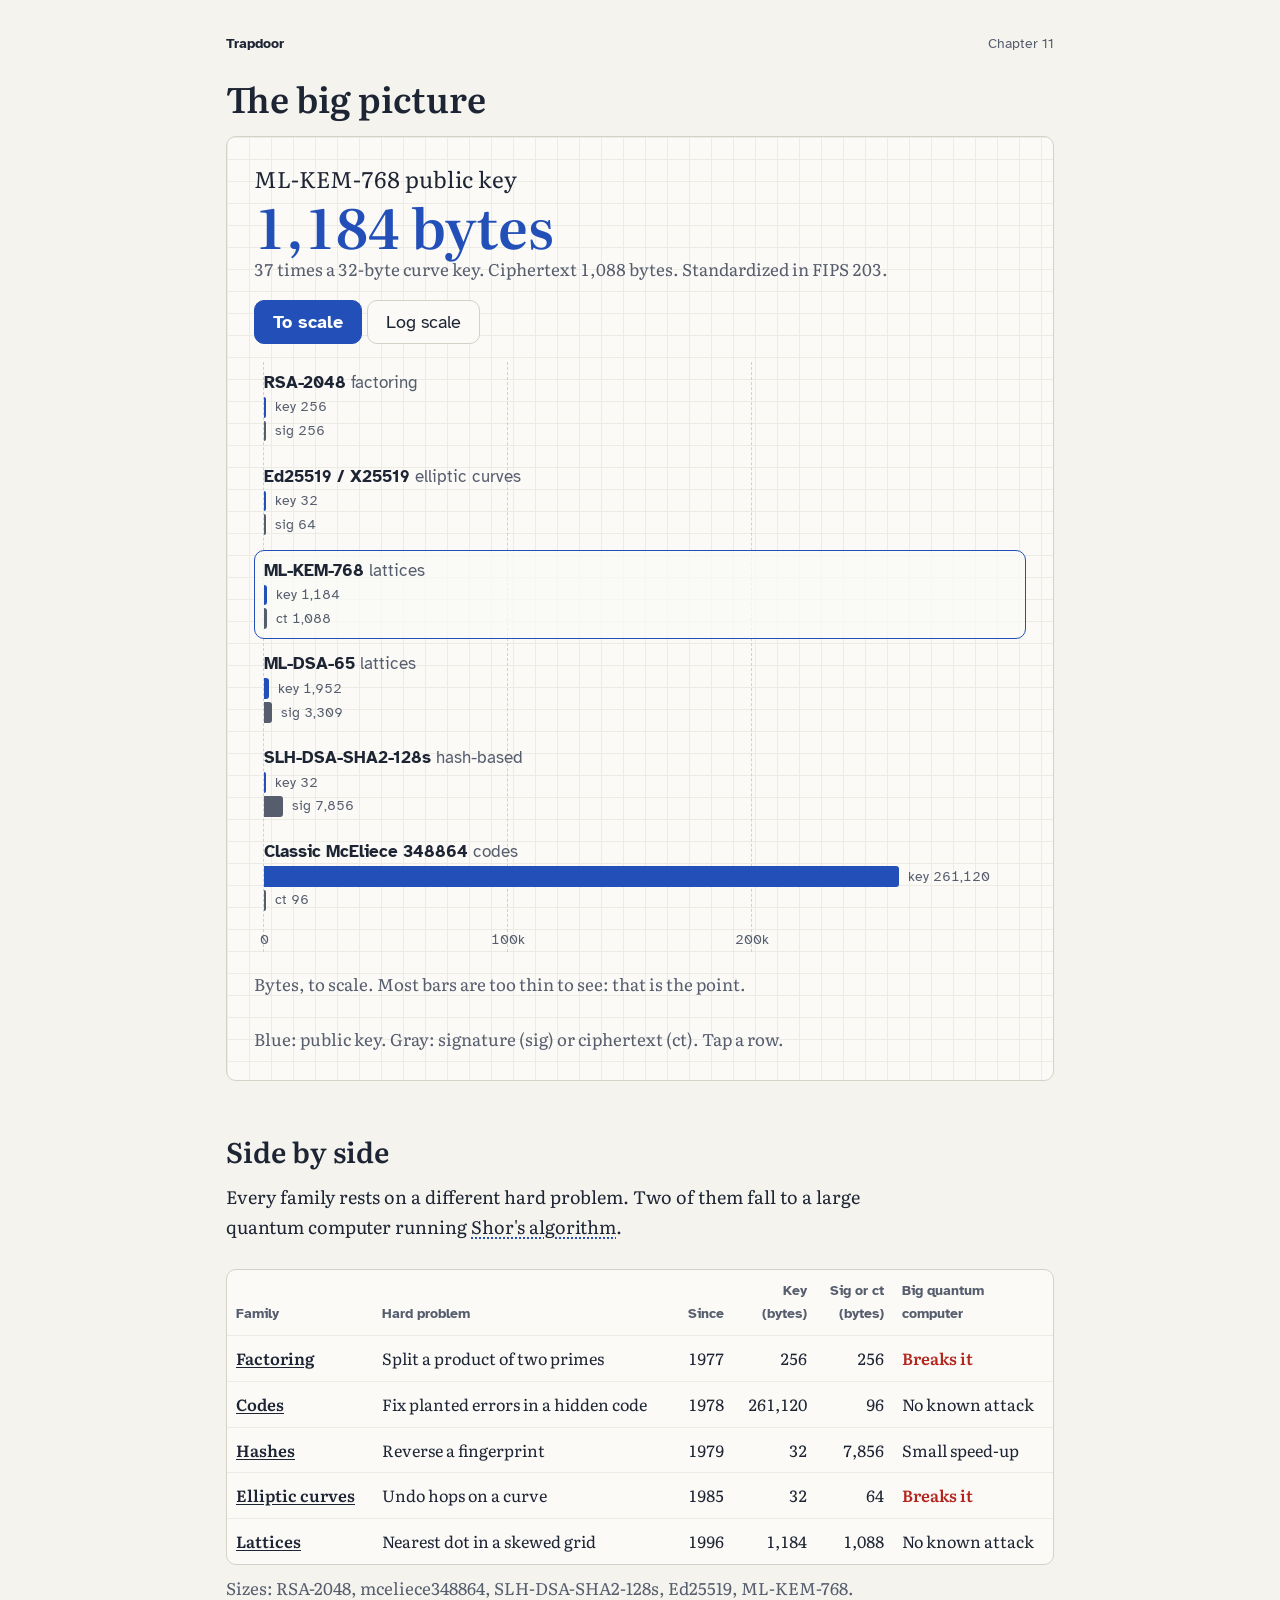
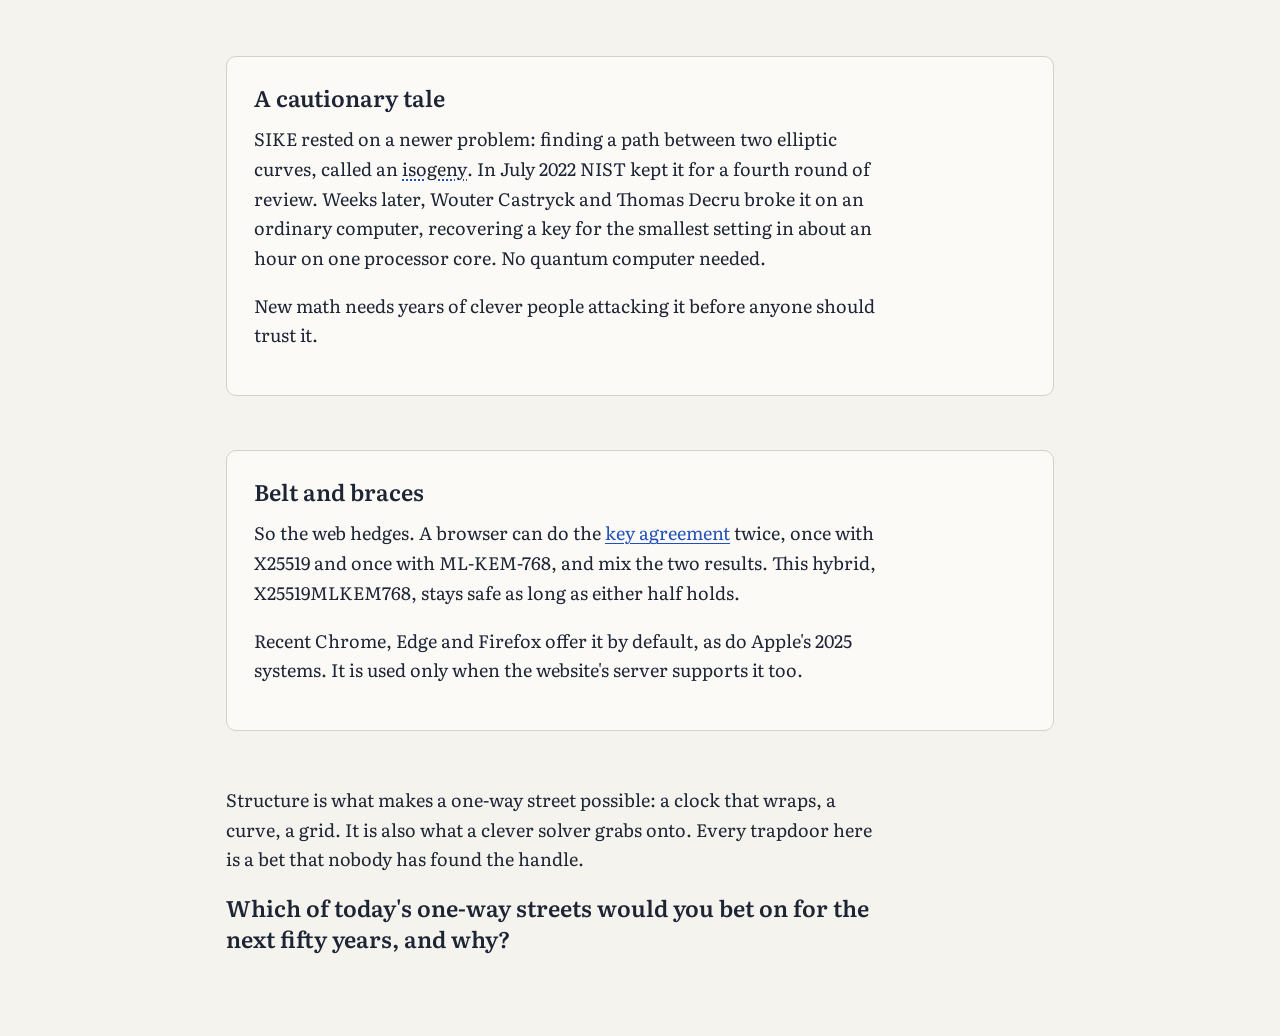
==== chapters/big-picture.html @ f8408a45 "Add chapters 1, 2 and 4 through 11" ====
<!doctype html>
<html lang="en">
<head>
  <meta charset="utf-8">
  <meta name="viewport" content="width=device-width, initial-scale=1">
  <title>The big picture | Trapdoor</title>
  <meta name="description" content="Comparing the families of public-key cryptography side by side: key and signature sizes, the hard problem behind each, and what a large quantum computer would do to it.">
  <meta name="theme-color" content="#f4f3ee">
  <link rel="icon" href="../favicon.svg" type="image/svg+xml">
  <link rel="preconnect" href="https://fonts.googleapis.com">
  <link rel="preconnect" href="https://fonts.gstatic.com" crossorigin>
  <link rel="stylesheet" href="https://fonts.googleapis.com/css2?family=Atkinson+Hyperlegible:wght@400;700&family=Literata:opsz,wght@7..72,400;7..72,600&display=swap">
  <link rel="stylesheet" href="../styles/shared.css">
  <link rel="stylesheet" href="../styles/chapter-big-picture.css">
</head>
<body>
  <header class="site-header">
    <a class="site-name" href="../index.html">Trapdoor</a>
    <span class="chapter-number">Chapter 11</span>
  </header>

  <main class="chapter">
    <h1>The big picture</h1>

    <figure class="widget widget-hero widget-sizes" id="size-chart-widget">
      <div class="widget-panel">
        <div class="sizes-top">
          <p class="readout" aria-live="polite"></p>
          <div class="operation-toggle" role="group" aria-label="Scale">
            <button type="button" data-scale="linear" aria-pressed="true">To scale</button>
            <button type="button" data-scale="log" aria-pressed="false">Log scale</button>
          </div>
        </div>
        <div class="size-chart" role="group" aria-label="Key and signature or ciphertext sizes in bytes. Tap a row for its numbers."></div>
        <p class="size-axis-note"></p>
      </div>
      <figcaption class="size-caption">Blue: public key. Gray: signature (sig) or ciphertext (ct). Tap a row.</figcaption>
    </figure>

    <section class="prose" aria-labelledby="table-heading">
      <h2 id="table-heading">Side by side</h2>
      <p>Every family rests on a different hard problem. Two of them fall to a large quantum computer running <button type="button" class="term" aria-controls="note-shor" aria-expanded="false">Shor's algorithm</button>.</p>
      <aside class="term-note" id="note-shor" hidden>
        <p>Peter Shor showed in 1994 that a quantum computer could find the hidden repeating pattern inside factoring and curve problems, and so solve them quickly. No machine big enough to run it on real key sizes exists yet.</p>
        <p><a href="https://en.wikipedia.org/wiki/Shor%27s_algorithm" target="_blank" rel="noopener">Shor's algorithm on Wikipedia</a></p>
        <button type="button" class="term-note-close">Close</button>
      </aside>
    </section>

    <div class="table-scroll" role="region" aria-labelledby="table-heading" tabindex="0">
      <table class="family-table">
        <thead>
          <tr>
            <th scope="col">Family</th>
            <th scope="col">Hard problem</th>
            <th scope="col" class="numeric">Since</th>
            <th scope="col" class="numeric">Key<br>(bytes)</th>
            <th scope="col" class="numeric">Sig or ct<br>(bytes)</th>
            <th scope="col">Big quantum<br>computer</th>
          </tr>
        </thead>
        <tbody>
          <tr><th scope="row"><a href="two-keys.html">Factoring</a></th><td>Split a product of two primes</td><td class="numeric">1977</td><td class="numeric">256</td><td class="numeric">256</td><td class="verdict-broken">Breaks it</td></tr>
          <tr><th scope="row"><a href="hash-signatures.html">Codes</a></th><td>Fix planted errors in a hidden code</td><td class="numeric">1978</td><td class="numeric">261,120</td><td class="numeric">96</td><td>No known attack</td></tr>
          <tr><th scope="row"><a href="hash-signatures.html">Hashes</a></th><td>Reverse a fingerprint</td><td class="numeric">1979</td><td class="numeric">32</td><td class="numeric">7,856</td><td>Small speed-up</td></tr>
          <tr><th scope="row"><a href="curves.html">Elliptic curves</a></th><td>Undo hops on a curve</td><td class="numeric">1985</td><td class="numeric">32</td><td class="numeric">64</td><td class="verdict-broken">Breaks it</td></tr>
          <tr><th scope="row"><a href="lattices.html">Lattices</a></th><td>Nearest dot in a skewed grid</td><td class="numeric">1996</td><td class="numeric">1,184</td><td class="numeric">1,088</td><td>No known attack</td></tr>
        </tbody>
      </table>
    </div>
    <p class="table-note">Sizes: RSA-2048, mceliece348864, SLH-DSA-SHA2-128s, Ed25519, ML-KEM-768.</p>

    <section class="card" aria-labelledby="sike-heading">
      <h2 id="sike-heading">A cautionary tale</h2>
      <p>SIKE rested on a newer problem: finding a path between two elliptic curves, called an <button type="button" class="term" aria-controls="note-isogeny" aria-expanded="false">isogeny</button>. In July 2022 NIST kept it for a fourth round of review. Weeks later, Wouter Castryck and Thomas Decru broke it on an ordinary computer, recovering a key for the smallest setting in about an hour on one processor core. No quantum computer needed.</p>
      <aside class="term-note" id="note-isogeny" hidden>
        <p>An isogeny is a map from one elliptic curve to another that respects the curves' addition rule. SIKE hid a secret in a long chain of such maps. The 2022 attack used extra public information SIKE handed out to rebuild the chain.</p>
        <p><a href="https://en.wikipedia.org/wiki/Supersingular_isogeny_key_exchange" target="_blank" rel="noopener">Supersingular isogeny key exchange on Wikipedia</a></p>
        <button type="button" class="term-note-close">Close</button>
      </aside>
      <p>New math needs years of clever people attacking it before anyone should trust it.</p>
    </section>

    <section class="card" aria-labelledby="hybrid-heading">
      <h2 id="hybrid-heading">Belt and braces</h2>
      <p>So the web hedges. A browser can do the <a href="shared-secret.html">key agreement</a> twice, once with X25519 and once with ML-KEM-768, and mix the two results. This hybrid, X25519MLKEM768, stays safe as long as either half holds.</p>
      <p>Recent Chrome, Edge and Firefox offer it by default, as do Apple's 2025 systems. It is used only when the website's server supports it too.</p>
    </section>

    <section class="prose closing">
      <p>Structure is what makes a one-way street possible: a clock that wraps, a curve, a grid. It is also what a clever solver grabs onto. Every trapdoor here is a bet that nobody has found the handle.</p>
      <p class="bridge">Which of today's one-way streets would you bet on for the next fifty years, and why?</p>
    </section>
  </main>

  <script src="../scripts/core.js"></script>
  <script src="../scripts/glossary.js"></script>
  <script src="../scripts/widget-big-picture-sizes.js"></script>
</body>
</html>
---- styles/shared.css ----
/*
 * Trapdoor shared styles: a math notebook. Plain paper page, figures drawn on squared paper,
 * one fountain-pen blue for whatever just moved, red pencil only for a challenge target.
 *
 * - Every color is a token below; component rules never use a raw hex.
 * - Light theme only by design (the brief asks for a light notebook).
 * - Type: Literata for prose and numbers, Atkinson Hyperlegible for controls. Scale ratio 1.25.
 */

:root {
  color-scheme: light;

  --bg: #f4f3ee;
  --surface: #fbfaf7;
  --ink: #1d2433;
  --ink-soft: #565d6d;
  --rule: #d4d1c6;
  --grid-line: #ecebe4;
  --accent: #2350b8;
  --accent-soft: #9fb3e3;
  --on-accent: #ffffff;
  --accent-2: #b3261e;
  --ok: #2f7d4a;

  --font-body: "Literata", Georgia, "Times New Roman", serif;
  --font-ui: "Atkinson Hyperlegible", -apple-system, system-ui, sans-serif;

  --t-sm: 0.8rem;
  --t-base: 1rem;
  --t-md: 1.25rem;
  --t-lg: 1.563rem;
  --t-xl: 1.953rem;
  --t-display: 3.052rem;

  --space-1: 0.25rem;
  --space-2: 0.5rem;
  --space-3: 0.75rem;
  --space-4: 1rem;
  --space-6: 1.5rem;
  --space-8: 2rem;
  --space-12: 3rem;

  --radius: 10px;
  --touch: 44px;
  --grid-step: 22px;
}

*, *::before, *::after { box-sizing: border-box; }

html {
  font-size: 106.25%;
  -webkit-text-size-adjust: 100%;
}

@media (min-width: 760px) {
  html { font-size: 112.5%; }
}

body {
  margin: 0;
  background: var(--bg);
  color: var(--ink);
  font-family: var(--font-body);
  font-size: var(--t-base);
  line-height: 1.65;
  font-variant-numeric: lining-nums;
}

:focus-visible {
  outline: 3px solid var(--accent);
  outline-offset: 2px;
}

a { color: var(--accent); text-underline-offset: 0.15em; }

/* ---------- page frame ---------- */

.site-header {
  display: flex;
  justify-content: space-between;
  align-items: baseline;
  max-width: 48rem;
  margin: 0 auto;
  padding: var(--space-4) var(--space-4) 0;
  font-family: var(--font-ui);
  font-size: var(--t-sm);
  color: var(--ink-soft);
}

.site-name {
  color: var(--ink);
  font-weight: 700;
  text-decoration: none;
  padding: var(--space-3) 0;
}

.chapter {
  max-width: 48rem;
  margin: 0 auto;
  padding: 0 var(--space-4) var(--space-12);
}

h1 {
  font-size: var(--t-xl);
  font-weight: 600;
  line-height: 1.15;
  margin: var(--space-2) 0 var(--space-4);
}

h2 {
  font-size: var(--t-lg);
  font-weight: 600;
  line-height: 1.2;
  margin: 0 0 var(--space-3);
}

.prose {
  max-width: 36rem;
  margin: var(--space-12) 0 var(--space-6);
}

.prose p { margin: 0 0 var(--space-4); }

code {
  font-family: ui-monospace, "SF Mono", Menlo, monospace;
  font-size: 0.9em;
}

/* ---------- glossary terms ---------- */

button.term {
  font: inherit;
  color: inherit;
  background: none;
  border: 0;
  padding: 0;
  position: relative;
  cursor: pointer;
  text-decoration: underline dotted var(--accent);
  text-decoration-thickness: 2px;
  text-underline-offset: 0.2em;
}

/* An invisible halo enlarges the tap area to 44px tall without moving the line or the focus ring. */
button.term::before {
  content: "";
  position: absolute;
  inset: -0.6em -0.15em;
}

button.term[aria-expanded="true"] { color: var(--accent); }

.term-note {
  background: var(--surface);
  border: 1px solid var(--rule);
  border-radius: var(--radius);
  padding: var(--space-4) var(--space-4) var(--space-3);
  margin: 0 0 var(--space-4);
  font-size: 0.94rem;
}

.term-note p { margin: 0 0 var(--space-2); }

.term-note-close {
  font-family: var(--font-ui);
  font-size: var(--t-sm);
  min-height: var(--touch);
  padding: 0 var(--space-4);
  border: 1px solid var(--rule);
  border-radius: var(--radius);
  background: var(--bg);
  color: var(--ink);
  cursor: pointer;
}

/* ---------- widget frame: a figure drawn on squared paper ---------- */

.widget {
  margin: var(--space-4) 0 0;
  padding: var(--space-4);
  border: 1px solid var(--rule);
  border-radius: var(--radius);
  background-color: var(--surface);
  background-image:
    linear-gradient(var(--grid-line) 1px, transparent 1px),
    linear-gradient(90deg, var(--grid-line) 1px, transparent 1px);
  background-size: var(--grid-step) var(--grid-step);
  display: grid;
  gap: var(--space-4);
}

.dial {
  display: block;
  width: 100%;
  max-width: 340px;
  margin: 0 auto;
  height: auto;
  aspect-ratio: 1;
}

.widget-panel {
  display: flex;
  flex-direction: column;
  gap: var(--space-4);
  min-width: 0;
}

.widget figcaption { grid-column: 1 / -1; }

/* Phone: keep the hero dial small enough that a control shows on the first screen. */
@media (max-width: 759px) {
  .site-header { padding-top: var(--space-2); }
  h1 { margin: 0 0 var(--space-3); }
  .widget-hero .dial { max-width: 250px; }
  .widget-hero { gap: var(--space-3); }
}

@media (min-width: 760px) {
  .widget {
    grid-template-columns: minmax(0, 23rem) minmax(0, 1fr);
    align-items: center;
    padding: var(--space-6);
    gap: var(--space-6);
  }
  .dial { max-width: 23rem; }
  .widget-hero .dial { max-width: 25rem; }
  .widget-hero { grid-template-columns: minmax(0, 25rem) minmax(0, 1fr); }
}

/* ---------- dial marks (SVG) ---------- */

.dial-ring { fill: none; stroke: var(--rule); stroke-width: 2; }
.dial-tick { fill: var(--ink-soft); }
.dial-label { fill: var(--ink-soft); font-family: var(--font-body); }
.dial-label-landed { fill: var(--accent); font-weight: 600; }
.dial-label-target { fill: var(--accent-2); font-weight: 600; }
.dial-label-start { fill: var(--ink); font-weight: 600; }
.dial-mark-landed { fill: var(--accent); }
.dial-mark-visited { fill: var(--accent-soft); }
.dial-mark-start { fill: var(--surface); stroke: var(--accent); stroke-width: 3; }
.dial-mark-target { fill: var(--surface); stroke: var(--accent-2); stroke-width: 4; }
.dial-mark-miss { fill: var(--ink-soft); opacity: 0.5; }
.dial-chord { stroke: var(--accent); stroke-width: 2; opacity: 0.35; }
.dial-chord-latest { stroke-width: 3.5; opacity: 1; }
.dial-arc { fill: none; stroke: var(--accent); stroke-width: 3.5; stroke-linecap: round; }
.dial-arrowhead { fill: var(--accent); }
.dial-hand line { stroke: var(--ink); stroke-width: 4; stroke-linecap: round; }
.dial-hand circle { fill: var(--ink); }

/* ---------- readouts: the payload of each widget ---------- */

.readout {
  margin: 0;
  display: flex;
  flex-direction: column;
  gap: var(--space-1);
  font-variant-numeric: tabular-nums;
}

.readout-lead { font-size: var(--t-md); line-height: 1.3; }

.readout-big {
  font-size: var(--t-display);
  font-weight: 600;
  line-height: 1;
  color: var(--accent);
}

.readout-target { color: var(--accent-2); }

.readout-detail {
  color: var(--ink-soft);
  font-size: 0.94rem;
  line-height: 1.45;
}

/* ---------- controls ---------- */

.widget-controls {
  display: flex;
  flex-wrap: wrap;
  gap: var(--space-4) var(--space-6);
}

.stepper { display: flex; flex-direction: column; gap: var(--space-1); }

.stepper-label, .group-label, .guess-form label, .forward-demo label {
  font-family: var(--font-ui);
  font-size: var(--t-sm);
  color: var(--ink-soft);
}

.stepper-row, .guess-row { display: flex; gap: var(--space-1); }

.stepper-button,
.stepper-input,
.guess-row input,
.forward-input,
.action-row button,
.guess-row button,
.operation-toggle button,
.prime-buttons button {
  min-height: var(--touch);
  font-family: var(--font-ui);
  font-size: var(--t-base);
  color: var(--ink);
  background: var(--surface);
  border: 1px solid var(--rule);
  border-radius: var(--radius);
}

.stepper-button {
  min-width: var(--touch);
  font-size: var(--t-md);
  line-height: 1;
  cursor: pointer;
}

.stepper-input, .guess-row input {
  width: 5.5rem;
  text-align: center;
  font-variant-numeric: tabular-nums;
  -moz-appearance: textfield;
}

.stepper-input::-webkit-inner-spin-button,
.stepper-input::-webkit-outer-spin-button,
.guess-row input::-webkit-inner-spin-button,
.guess-row input::-webkit-outer-spin-button { -webkit-appearance: none; margin: 0; }

.stepper-slider {
  width: 100%;
  min-width: 12rem;
  height: var(--touch);
  margin: 0;
  accent-color: var(--accent);
}

button { cursor: pointer; }
button:disabled { cursor: default; opacity: 0.45; }

.action-row { display: flex; flex-wrap: wrap; gap: var(--space-2); }
.action-row button, .guess-row button { padding: 0 var(--space-4); }

.button-primary,
.operation-toggle button[aria-pressed="true"],
.prime-buttons button[aria-pressed="true"] {
  background: var(--accent);
  border-color: var(--accent);
  color: var(--on-accent);
  font-weight: 700;
}

.action-row .button-primary, .guess-row .button-primary { background: var(--accent); color: var(--on-accent); }

.operation-toggle { display: flex; gap: var(--space-1); }
.operation-toggle button { padding: 0 var(--space-6); }

.prime-picker { display: flex; flex-direction: column; gap: var(--space-1); }
.prime-buttons { display: flex; flex-wrap: wrap; gap: var(--space-1); }
.prime-buttons button { min-width: var(--touch); font-variant-numeric: tabular-nums; }

/* ---------- hop and try lists ---------- */

.hop-list, .try-list {
  list-style: none;
  margin: 0;
  padding: 0;
  display: flex;
  flex-wrap: wrap;
  gap: var(--space-1) var(--space-2);
  font-variant-numeric: tabular-nums;
}

.hop-list li, .try-list li {
  padding: var(--space-1) var(--space-2);
  border-radius: 6px;
  background: var(--bg);
  border: 1px solid var(--rule);
  font-size: 0.94rem;
  white-space: nowrap;
}

.try-list li.try-hit { border-color: var(--accent); color: var(--accent); font-weight: 600; }

.guess-form { display: flex; flex-direction: column; gap: var(--space-1); }

.tries { margin: 0; font-family: var(--font-ui); color: var(--ink-soft); }
.tries-count { font-family: var(--font-body); font-size: var(--t-lg); font-weight: 600; color: var(--ink); }

/* ---------- forward demo on the 39-digit clock ---------- */

.forward-demo {
  margin: var(--space-4) 0 0;
  padding: var(--space-4);
  border: 1px solid var(--rule);
  border-radius: var(--radius);
  background: var(--surface);
  display: flex;
  flex-direction: column;
  gap: var(--space-2);
}

.forward-input {
  width: 100%;
  padding: 0 var(--space-3);
  font-variant-numeric: tabular-nums;
}

.forward-output {
  margin: 0;
  display: flex;
  flex-direction: column;
  gap: var(--space-1);
  font-variant-numeric: tabular-nums;
}

.forward-landing {
  font-size: var(--t-md);
  font-weight: 600;
  color: var(--accent);
  overflow-wrap: anywhere;
}

.forward-time, .forward-demo figcaption { color: var(--ink-soft); font-size: 0.94rem; }

/* ---------- ending ---------- */

.closing { margin-top: var(--space-12); }

.bridge {
  font-size: var(--t-md);
  font-weight: 600;
  line-height: 1.4;
}

/* ---------- landing page ---------- */

.chapter-list { list-style: none; padding: 0; margin: var(--space-8) 0 0; }

.chapter-list a {
  display: grid;
  grid-template-columns: auto 1fr;
  gap: var(--space-4);
  align-items: center;
  padding: var(--space-4);
  border: 1px solid var(--rule);
  border-radius: var(--radius);
  background: var(--surface);
  color: var(--ink);
  text-decoration: none;
  min-height: var(--touch);
}

.chapter-list svg { width: 4rem; height: 4rem; }
.chapter-list strong { display: block; font-size: var(--t-md); }
.chapter-list span { color: var(--ink-soft); }

@media (prefers-reduced-motion: reduce) {
  *, *::before, *::after { transition: none !important; animation: none !important; scroll-behavior: auto !important; }
}
---- styles/chapter-big-picture.css ----
/*
 * Chapter 11 (big picture) styles, layered on shared.css. Colors come only from tokens.
 *
 * - Size chart: blue bar = public key, gray bar = signature or ciphertext. Bar width is
 *   --bar-fraction percent of the track minus --label-reserve, so the value label always fits.
 * - Tick lines share that formula and an inset equal to the row padding, so they line up.
 * - .card, .table-scroll are repeated from the other late chapters so each page stands alone.
 */

.widget-sizes { --label-reserve: 6.5rem; --row-pad: var(--space-2); }

@media (min-width: 760px) {
  .widget-sizes { grid-template-columns: minmax(0, 1fr); }
}

.sizes-top {
  display: flex;
  flex-wrap: wrap;
  justify-content: space-between;
  align-items: flex-end;
  gap: var(--space-4);
}

.size-chart {
  position: relative;
  display: grid;
  gap: var(--space-1);
}

.size-ticks {
  position: absolute;
  inset: 0 var(--row-pad);
  pointer-events: none;
}

.size-tick {
  position: absolute;
  top: 0;
  bottom: 0;
  left: calc(var(--bar-fraction) * (100% - var(--label-reserve)) / 100);
  border-left: 1px dashed var(--rule);
}

.size-tick-label {
  position: absolute;
  bottom: 0;
  left: 0;
  transform: translateX(-50%);
  font-family: var(--font-ui);
  font-size: var(--t-sm);
  color: var(--ink-soft);
  font-variant-numeric: tabular-nums;
  white-space: nowrap;
}

.size-axis { height: 1.5rem; }

.size-row {
  position: relative;
  display: grid;
  gap: 3px;
  width: 100%;
  min-height: var(--touch);
  padding: var(--space-2) var(--row-pad);
  text-align: left;
  font: inherit;
  color: var(--ink);
  background: transparent;
  border: 1px solid transparent;
  border-radius: var(--radius);
}

.size-row[aria-pressed="true"] { border-color: var(--accent); background: color-mix(in srgb, var(--surface) 80%, transparent); }

.size-name { font-family: var(--font-ui); font-weight: 700; font-size: 0.94rem; line-height: 1.3; }
.size-family { font-weight: 400; color: var(--ink-soft); }

.size-track { display: flex; align-items: center; gap: var(--space-2); height: 1.15rem; }

.size-bar {
  display: block;
  height: 100%;
  width: calc(var(--bar-fraction) * (100% - var(--label-reserve)) / 100);
  min-width: 2px;
  border-radius: 0 3px 3px 0;
  transition: width 0.35s ease;
}

.size-bar-key { background: var(--accent); }
.size-bar-second { background: var(--ink-soft); }

.size-value {
  font-family: var(--font-ui);
  font-size: var(--t-sm);
  color: var(--ink-soft);
  white-space: nowrap;
  font-variant-numeric: tabular-nums;
}

.size-axis-note, .size-caption { margin: 0; color: var(--ink-soft); font-size: 0.94rem; }

.widget-sizes .operation-toggle button { padding: 0 var(--space-4); }

/* ---------- comparison table ---------- */

.table-scroll {
  overflow-x: auto;
  border: 1px solid var(--rule);
  border-radius: var(--radius);
  background: var(--surface);
}

.family-table {
  border-collapse: collapse;
  width: 100%;
  font-size: 0.9rem;
  font-variant-numeric: tabular-nums;
}

.family-table th, .family-table td {
  padding: var(--space-2) var(--space-2);
  text-align: left;
  white-space: nowrap;
  border-bottom: 1px solid var(--grid-line);
}

.family-table thead th {
  font-family: var(--font-ui);
  font-size: var(--t-sm);
  font-weight: 700;
  color: var(--ink-soft);
  vertical-align: bottom;
}

.family-table tbody th { font-weight: 600; }
.family-table tbody th a { color: var(--ink); }
.family-table tbody tr:last-child > * { border-bottom: 0; }
.family-table .numeric { text-align: right; }
.family-table .verdict-broken { color: var(--accent-2); font-weight: 600; }

.table-note { margin: var(--space-2) 0 0; color: var(--ink-soft); font-size: 0.94rem; }

/* ---------- cards ---------- */

.card {
  margin: var(--space-12) 0 var(--space-6);
  padding: var(--space-6) var(--space-4) var(--space-4);
  border: 1px solid var(--rule);
  border-radius: var(--radius);
  background: var(--surface);
}

.card h2 { font-size: var(--t-md); }
.card > p { max-width: 36rem; margin: 0 0 var(--space-4); }

@media (min-width: 760px) {
  .card { padding: var(--space-6); }
}
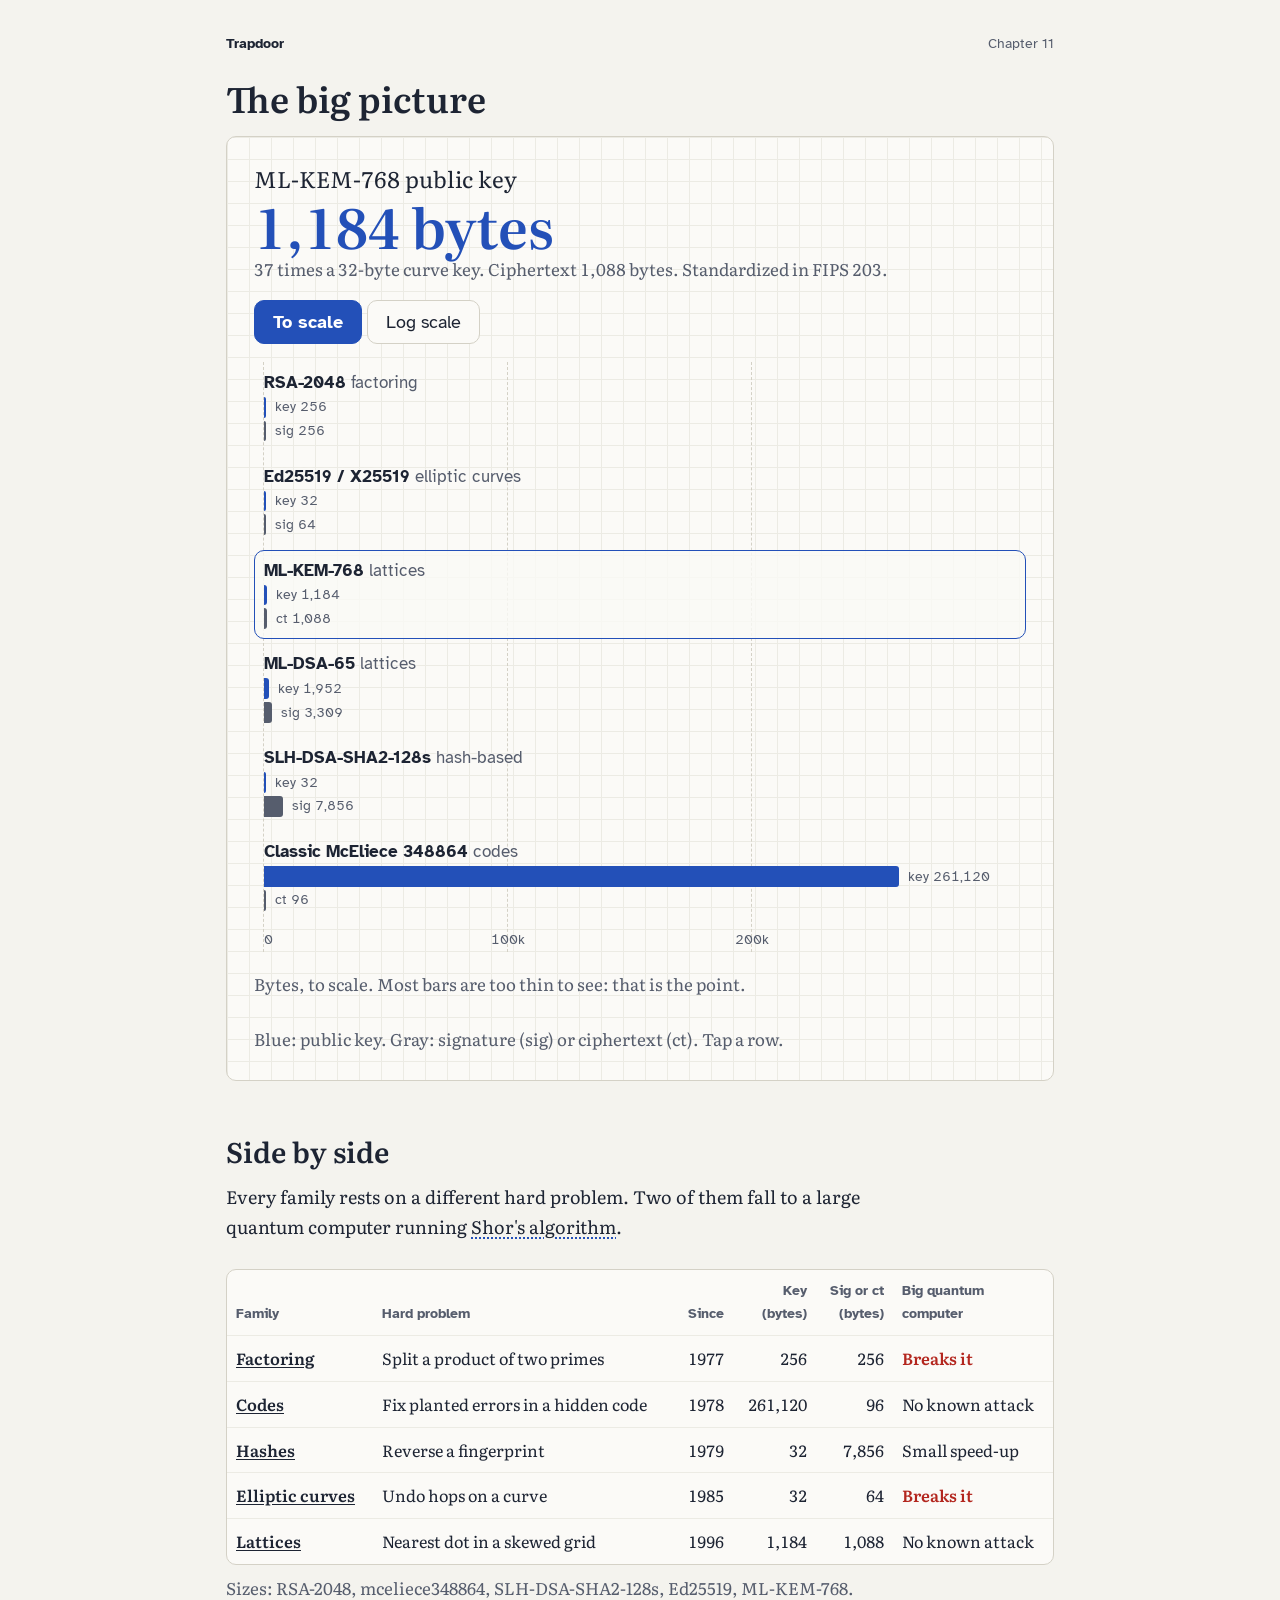
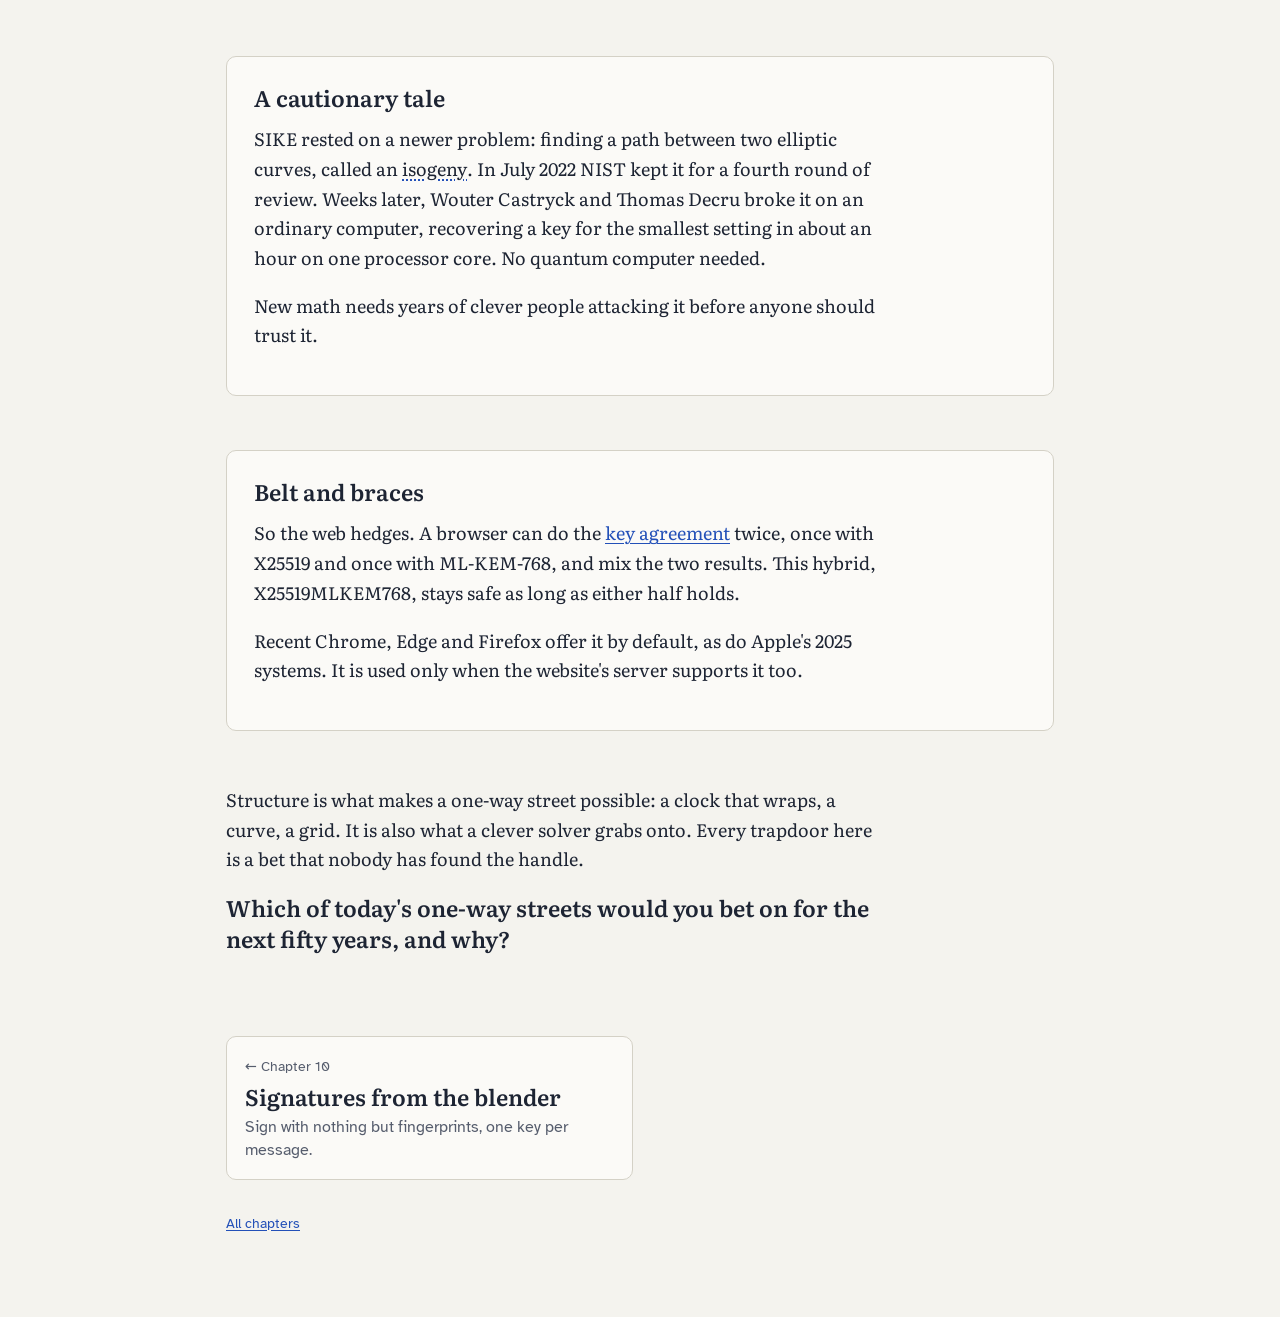
==== commit 6130119d: "Stitch the site together: index map, prev/next nav, shared styles split, share tags, docs" ====
--- a/chapters/big-picture.html
+++ b/chapters/big-picture.html
@@ -3,14 +3,36 @@
 <head>
   <meta charset="utf-8">
   <meta name="viewport" content="width=device-width, initial-scale=1">
-  <title>The big picture | Trapdoor</title>
+  <title>The big picture: post-quantum cryptography compared | Trapdoor</title>
   <meta name="description" content="Comparing the families of public-key cryptography side by side: key and signature sizes, the hard problem behind each, and what a large quantum computer would do to it.">
+  <link rel="canonical" href="https://maninae.github.io/trapdoor/chapters/big-picture.html">
+  <meta property="og:type" content="article">
+  <meta property="og:site_name" content="Trapdoor">
+  <meta property="og:title" content="The big picture: post-quantum cryptography compared">
+  <meta property="og:description" content="Comparing the families of public-key cryptography side by side: key and signature sizes, the hard problem behind each, and what a large quantum computer would do to it.">
+  <meta property="og:url" content="https://maninae.github.io/trapdoor/chapters/big-picture.html">
+  <meta property="og:image" content="https://maninae.github.io/trapdoor/assets/preview.png">
+  <meta property="og:image:width" content="1200">
+  <meta property="og:image:height" content="630">
+  <meta property="og:image:alt" content="Trapdoor: the site name beside the elliptic curve widget from chapter 7, drawn on squared paper.">
+  <meta name="twitter:card" content="summary_large_image">
+  <meta name="twitter:title" content="The big picture: post-quantum cryptography compared">
+  <meta name="twitter:description" content="Comparing the families of public-key cryptography side by side: key and signature sizes, the hard problem behind each, and what a large quantum computer would do to it.">
+  <meta name="twitter:image" content="https://maninae.github.io/trapdoor/assets/preview.png">
   <meta name="theme-color" content="#f4f3ee">
+  <meta name="color-scheme" content="light">
   <link rel="icon" href="../favicon.svg" type="image/svg+xml">
+  <link rel="icon" href="../assets/icons/favicon-32.png" type="image/png" sizes="32x32">
+  <link rel="apple-touch-icon" href="../assets/icons/apple-touch-icon.png">
+  <link rel="manifest" href="../manifest.webmanifest">
   <link rel="preconnect" href="https://fonts.googleapis.com">
   <link rel="preconnect" href="https://fonts.gstatic.com" crossorigin>
   <link rel="stylesheet" href="https://fonts.googleapis.com/css2?family=Atkinson+Hyperlegible:wght@400;700&family=Literata:opsz,wght@7..72,400;7..72,600&display=swap">
-  <link rel="stylesheet" href="../styles/shared.css">
+  <link rel="stylesheet" href="../styles/tokens.css">
+  <link rel="stylesheet" href="../styles/base.css">
+  <link rel="stylesheet" href="../styles/widgets.css">
+  <link rel="stylesheet" href="../styles/controls.css">
+  <link rel="stylesheet" href="../styles/components.css">
   <link rel="stylesheet" href="../styles/chapter-big-picture.css">
 </head>
 <body>
@@ -48,7 +70,7 @@
     </section>
 
     <div class="table-scroll" role="region" aria-labelledby="table-heading" tabindex="0">
-      <table class="family-table">
+      <table class="data-table family-table">
         <thead>
           <tr>
             <th scope="col">Family</th>
@@ -93,8 +115,14 @@
     </section>
   </main>
 
+  <nav class="chapter-nav" aria-label="Chapters">
+    <p class="chapter-nav-all"><a href="../index.html">All chapters</a></p>
+  </nav>
+
   <script src="../scripts/core.js"></script>
   <script src="../scripts/glossary.js"></script>
   <script src="../scripts/widget-big-picture-sizes.js"></script>
+  <script src="../scripts/chapters.js"></script>
+  <script src="../scripts/chapter-nav.js"></script>
 </body>
 </html>
--- a/styles/tokens.css
+++ b/styles/tokens.css
@@ -0,0 +1,55 @@
+/*
+ * Trapdoor design tokens: a math notebook. Plain paper page, figures drawn on squared paper,
+ * one fountain-pen blue for whatever just moved, red pencil only for a challenge target.
+ *
+ * - Every color on the site is a token here; no other sheet uses a raw hex except the
+ *   chapter 4 paint colors, which live with that chapter.
+ * - Light theme only by design.
+ * - Type: Literata for prose and numbers, Atkinson Hyperlegible for controls. Scale ratio 1.25.
+ * - People keep one hue across chapters 4 to 6: Alice teal, Bob violet, Eve (the listener) soft ink.
+ */
+
+:root {
+  color-scheme: light;
+
+  --bg: #f4f3ee;
+  --surface: #fbfaf7;
+  --ink: #1d2433;
+  --ink-soft: #565d6d;
+  --rule: #d4d1c6;
+  --grid-line: #ecebe4;
+  --accent: #2350b8;
+  --accent-soft: #9fb3e3;
+  --on-accent: #ffffff;
+  --accent-2: #b3261e;
+  --ok: #2f7d4a;
+
+  --person-alice: #0f6e66;
+  --person-alice-soft: #e2f0ee;
+  --person-bob: #74389a;
+  --person-bob-soft: #efe6f4;
+  --person-eve: var(--ink-soft);
+
+  --font-body: "Literata", Georgia, "Times New Roman", serif;
+  --font-ui: "Atkinson Hyperlegible", -apple-system, system-ui, sans-serif;
+  --font-mono: ui-monospace, "SF Mono", Menlo, monospace;
+
+  --t-sm: 0.8rem;
+  --t-base: 1rem;
+  --t-md: 1.25rem;
+  --t-lg: 1.563rem;
+  --t-xl: 1.953rem;
+  --t-display: 3.052rem;
+
+  --space-1: 0.25rem;
+  --space-2: 0.5rem;
+  --space-3: 0.75rem;
+  --space-4: 1rem;
+  --space-6: 1.5rem;
+  --space-8: 2rem;
+  --space-12: 3rem;
+
+  --radius: 10px;
+  --touch: 44px;
+  --grid-step: 22px;
+}
--- a/styles/base.css
+++ b/styles/base.css
@@ -0,0 +1,104 @@
+/*
+ * Base layer: reset, page frame, headings, prose, and the chapter ending.
+ * Load order on every page: tokens, base, widgets, controls, components, then the chapter sheet.
+ */
+
+*, *::before, *::after { box-sizing: border-box; }
+
+html {
+  font-size: 106.25%;
+  -webkit-text-size-adjust: 100%;
+}
+
+@media (min-width: 760px) {
+  html { font-size: 112.5%; }
+}
+
+body {
+  margin: 0;
+  background: var(--bg);
+  color: var(--ink);
+  font-family: var(--font-body);
+  font-size: var(--t-base);
+  line-height: 1.65;
+  font-variant-numeric: lining-nums;
+}
+
+:focus-visible {
+  outline: 3px solid var(--accent);
+  outline-offset: 2px;
+}
+
+a { color: var(--accent); text-underline-offset: 0.15em; }
+
+/* ---------- page frame ---------- */
+
+.site-header {
+  display: flex;
+  justify-content: space-between;
+  align-items: baseline;
+  max-width: 48rem;
+  margin: 0 auto;
+  padding: var(--space-4) var(--space-4) 0;
+  font-family: var(--font-ui);
+  font-size: var(--t-sm);
+  color: var(--ink-soft);
+}
+
+.site-name {
+  color: var(--ink);
+  font-weight: 700;
+  text-decoration: none;
+  padding: var(--space-3) 0;
+}
+
+.chapter {
+  max-width: 48rem;
+  margin: 0 auto;
+  padding: 0 var(--space-4) var(--space-12);
+}
+
+h1 {
+  font-size: var(--t-xl);
+  font-weight: 600;
+  line-height: 1.15;
+  margin: var(--space-2) 0 var(--space-4);
+}
+
+h2 {
+  font-size: var(--t-lg);
+  font-weight: 600;
+  line-height: 1.2;
+  margin: 0 0 var(--space-3);
+}
+
+.prose {
+  max-width: 36rem;
+  margin: var(--space-12) 0 var(--space-6);
+}
+
+.prose p { margin: 0 0 var(--space-4); }
+
+code {
+  font-family: var(--font-mono);
+  font-size: 0.9em;
+}
+
+@media (max-width: 759px) {
+  .site-header { padding-top: var(--space-2); }
+  h1 { margin: 0 0 var(--space-3); }
+}
+
+/* ---------- ending ---------- */
+
+.closing { margin-top: var(--space-12); }
+
+.bridge {
+  font-size: var(--t-md);
+  font-weight: 600;
+  line-height: 1.4;
+}
+
+@media (prefers-reduced-motion: reduce) {
+  *, *::before, *::after { transition: none !important; animation: none !important; scroll-behavior: auto !important; }
+}
--- a/styles/widgets.css
+++ b/styles/widgets.css
@@ -0,0 +1,116 @@
+/*
+ * Widget layer: the figure frame (a drawing on squared paper), the clock-dial marks, and the
+ * readouts that are each widget's payload.
+ *
+ * - .widget lays drawing and panel side by side from 760px; .widget-stack keeps one column.
+ * - .readout-big in --accent is the focal point of a widget: what just landed.
+ */
+
+.widget {
+  margin: var(--space-4) 0 0;
+  padding: var(--space-4);
+  border: 1px solid var(--rule);
+  border-radius: var(--radius);
+  background-color: var(--surface);
+  background-image:
+    linear-gradient(var(--grid-line) 1px, transparent 1px),
+    linear-gradient(90deg, var(--grid-line) 1px, transparent 1px);
+  background-size: var(--grid-step) var(--grid-step);
+  display: grid;
+  gap: var(--space-4);
+}
+
+.dial {
+  display: block;
+  width: 100%;
+  max-width: 340px;
+  margin: 0 auto;
+  height: auto;
+  aspect-ratio: 1;
+}
+
+.widget-panel {
+  display: flex;
+  flex-direction: column;
+  gap: var(--space-4);
+  min-width: 0;
+}
+
+.widget figcaption { grid-column: 1 / -1; }
+
+/* Phone: keep the hero dial small enough that a control shows on the first screen. */
+@media (max-width: 759px) {
+  .widget-hero .dial { max-width: 250px; }
+  .widget-hero { gap: var(--space-3); }
+}
+
+@media (min-width: 760px) {
+  .widget {
+    grid-template-columns: minmax(0, 23rem) minmax(0, 1fr);
+    align-items: center;
+    padding: var(--space-6);
+    gap: var(--space-6);
+  }
+  .dial { max-width: 23rem; }
+  .widget-hero .dial { max-width: 25rem; }
+  .widget-hero { grid-template-columns: minmax(0, 25rem) minmax(0, 1fr); }
+}
+
+/* A widget whose drawing spans the full width, with the controls underneath. */
+.widget-stack { grid-template-columns: minmax(0, 1fr); }
+
+@media (min-width: 760px) {
+  .widget.widget-stack { grid-template-columns: minmax(0, 1fr); align-items: start; }
+}
+
+/* ---------- dial marks (SVG) ---------- */
+
+.dial-ring { fill: none; stroke: var(--rule); stroke-width: 2; }
+.dial-tick { fill: var(--ink-soft); }
+.dial-label { fill: var(--ink-soft); font-family: var(--font-body); }
+.dial-label-landed { fill: var(--accent); font-weight: 600; }
+.dial-label-target { fill: var(--accent-2); font-weight: 600; }
+.dial-label-start { fill: var(--ink); font-weight: 600; }
+.dial-mark-landed { fill: var(--accent); }
+.dial-mark-visited { fill: var(--accent-soft); }
+.dial-mark-start { fill: var(--surface); stroke: var(--accent); stroke-width: 3; }
+.dial-mark-target { fill: var(--surface); stroke: var(--accent-2); stroke-width: 4; }
+.dial-mark-miss { fill: var(--ink-soft); opacity: 0.5; }
+.dial-chord { stroke: var(--accent); stroke-width: 2; opacity: 0.35; }
+.dial-chord-latest { stroke-width: 3.5; opacity: 1; }
+.dial-arc { fill: none; stroke: var(--accent); stroke-width: 3.5; stroke-linecap: round; }
+.dial-arrowhead { fill: var(--accent); }
+.dial-hand line { stroke: var(--ink); stroke-width: 4; stroke-linecap: round; }
+.dial-hand circle { fill: var(--ink); }
+
+/* ---------- readouts: the payload of each widget ---------- */
+
+.readout {
+  margin: 0;
+  display: flex;
+  flex-direction: column;
+  gap: var(--space-1);
+  font-variant-numeric: tabular-nums;
+}
+
+.readout-lead { font-size: var(--t-md); line-height: 1.3; }
+
+.readout-big {
+  font-size: var(--t-display);
+  font-weight: 600;
+  line-height: 1;
+  color: var(--accent);
+}
+
+.readout-target { color: var(--accent-2); }
+
+/* "12 of 26": the denominator sits quieter than the big number. */
+.readout-of { font-size: var(--t-md); color: var(--ink-soft); font-weight: 400; }
+
+.readout-detail {
+  color: var(--ink-soft);
+  font-size: 0.94rem;
+  line-height: 1.45;
+}
+
+.legend-item { display: inline-flex; align-items: center; gap: var(--space-2); }
--- a/styles/controls.css
+++ b/styles/controls.css
@@ -0,0 +1,171 @@
+/*
+ * Controls layer: buttons, steppers, text fields, the hop and try lists, and the forward demo.
+ *
+ * - Every control is at least --touch (44px) tall; nothing depends on hover.
+ * - Pressed toggles and primary actions fill with --accent.
+ */
+
+.widget-controls {
+  display: flex;
+  flex-wrap: wrap;
+  gap: var(--space-4) var(--space-6);
+}
+
+.stepper { display: flex; flex-direction: column; gap: var(--space-1); }
+
+.stepper-label, .group-label, .guess-form label, .forward-demo label, .text-field label {
+  font-family: var(--font-ui);
+  font-size: var(--t-sm);
+  color: var(--ink-soft);
+}
+
+.stepper-row, .guess-row { display: flex; gap: var(--space-1); }
+
+.stepper-button,
+.stepper-input,
+.guess-row input,
+.forward-input,
+.action-row button,
+.guess-row button,
+.operation-toggle button,
+.prime-buttons button {
+  min-height: var(--touch);
+  font-family: var(--font-ui);
+  font-size: var(--t-base);
+  color: var(--ink);
+  background: var(--surface);
+  border: 1px solid var(--rule);
+  border-radius: var(--radius);
+}
+
+.stepper-button {
+  min-width: var(--touch);
+  font-size: var(--t-md);
+  line-height: 1;
+  cursor: pointer;
+}
+
+.stepper-input, .guess-row input {
+  width: 5.5rem;
+  text-align: center;
+  font-variant-numeric: tabular-nums;
+  -moz-appearance: textfield;
+}
+
+.stepper-input::-webkit-inner-spin-button,
+.stepper-input::-webkit-outer-spin-button,
+.guess-row input::-webkit-inner-spin-button,
+.guess-row input::-webkit-outer-spin-button { -webkit-appearance: none; margin: 0; }
+
+.stepper-slider {
+  width: 100%;
+  min-width: 12rem;
+  height: var(--touch);
+  margin: 0;
+  accent-color: var(--accent);
+}
+
+button { cursor: pointer; }
+button:disabled { cursor: default; opacity: 0.45; }
+
+.action-row { display: flex; flex-wrap: wrap; gap: var(--space-2); }
+.action-row button, .guess-row button { padding: 0 var(--space-4); }
+
+.button-primary,
+.operation-toggle button[aria-pressed="true"],
+.prime-buttons button[aria-pressed="true"] {
+  background: var(--accent);
+  border-color: var(--accent);
+  color: var(--on-accent);
+  font-weight: 700;
+}
+
+.action-row .button-primary, .guess-row .button-primary { background: var(--accent); color: var(--on-accent); }
+
+.operation-toggle { display: flex; gap: var(--space-1); }
+.operation-toggle button { padding: 0 var(--space-6); }
+
+.prime-picker { display: flex; flex-direction: column; gap: var(--space-1); }
+.prime-buttons { display: flex; flex-wrap: wrap; gap: var(--space-1); }
+.prime-buttons button { min-width: var(--touch); font-variant-numeric: tabular-nums; }
+
+/* ---------- text fields ---------- */
+
+.text-field { display: flex; flex-direction: column; gap: var(--space-1); }
+
+.text-input {
+  min-height: var(--touch);
+  width: 100%;
+  min-width: 0;
+  padding: 0 var(--space-3);
+  font-family: var(--font-ui);
+  font-size: var(--t-base);
+  color: var(--ink);
+  background: var(--surface);
+  border: 1px solid var(--rule);
+  border-radius: var(--radius);
+}
+
+/* ---------- hop and try lists ---------- */
+
+.hop-list, .try-list {
+  list-style: none;
+  margin: 0;
+  padding: 0;
+  display: flex;
+  flex-wrap: wrap;
+  gap: var(--space-1) var(--space-2);
+  font-variant-numeric: tabular-nums;
+}
+
+.hop-list li, .try-list li {
+  padding: var(--space-1) var(--space-2);
+  border-radius: 6px;
+  background: var(--bg);
+  border: 1px solid var(--rule);
+  font-size: 0.94rem;
+  white-space: nowrap;
+}
+
+.try-list li.try-hit { border-color: var(--accent); color: var(--accent); font-weight: 600; }
+
+.guess-form { display: flex; flex-direction: column; gap: var(--space-1); }
+
+.tries { margin: 0; font-family: var(--font-ui); color: var(--ink-soft); }
+.tries-count { font-family: var(--font-body); font-size: var(--t-lg); font-weight: 600; color: var(--ink); }
+
+/* ---------- forward demo: one big calculation on a 39-digit clock ---------- */
+
+.forward-demo {
+  margin: var(--space-4) 0 0;
+  padding: var(--space-4);
+  border: 1px solid var(--rule);
+  border-radius: var(--radius);
+  background: var(--surface);
+  display: flex;
+  flex-direction: column;
+  gap: var(--space-2);
+}
+
+.forward-input {
+  width: 100%;
+  padding: 0 var(--space-3);
+  font-variant-numeric: tabular-nums;
+}
+
+.forward-output {
+  margin: 0;
+  display: flex;
+  flex-direction: column;
+  gap: var(--space-1);
+  font-variant-numeric: tabular-nums;
+}
+
+.forward-landing {
+  font-size: var(--t-md);
+  font-weight: 600;
+  color: var(--accent);
+  overflow-wrap: anywhere;
+}
+
+.forward-time, .forward-demo figcaption { color: var(--ink-soft); font-size: 0.94rem; }
--- a/styles/components.css
+++ b/styles/components.css
@@ -0,0 +1,215 @@
+/*
+ * Components layer: pieces used by several chapters.
+ *
+ * - Glossary notes: button.term opens the aside.term-note right after its paragraph.
+ * - .card (a boxed aside section), .fact-card (a short side fact with a blue edge).
+ * - .data-table inside .table-scroll: numbers right-aligned, cells never wrap.
+ * - People: .name-alice / .name-bob / .name-eve for names, .tag-* for "who may see this",
+ *   .step-list rows edged in the actor's hue. Same person, same color on every page.
+ * - .chapter-nav: previous / next cards at the bottom of each chapter (scripts/chapter-nav.js).
+ */
+
+/* ---------- glossary terms ---------- */
+
+button.term {
+  font: inherit;
+  color: inherit;
+  background: none;
+  border: 0;
+  padding: 0;
+  position: relative;
+  cursor: pointer;
+  text-decoration: underline dotted var(--accent);
+  text-decoration-thickness: 2px;
+  text-underline-offset: 0.2em;
+}
+
+/* An invisible halo enlarges the tap area to 44px tall without moving the line or the focus ring. */
+button.term::before {
+  content: "";
+  position: absolute;
+  inset: -0.6em -0.15em;
+}
+
+button.term[aria-expanded="true"] { color: var(--accent); }
+
+.term-note {
+  background: var(--surface);
+  border: 1px solid var(--rule);
+  border-radius: var(--radius);
+  padding: var(--space-4) var(--space-4) var(--space-3);
+  margin: 0 0 var(--space-4);
+  font-size: 0.94rem;
+}
+
+.term-note p { margin: 0 0 var(--space-2); }
+
+.term-note-close {
+  font-family: var(--font-ui);
+  font-size: var(--t-sm);
+  min-height: var(--touch);
+  padding: 0 var(--space-4);
+  border: 1px solid var(--rule);
+  border-radius: var(--radius);
+  background: var(--bg);
+  color: var(--ink);
+  cursor: pointer;
+}
+
+/* ---------- cards ---------- */
+
+.card {
+  margin: var(--space-12) 0 var(--space-6);
+  padding: var(--space-6) var(--space-4) var(--space-4);
+  border: 1px solid var(--rule);
+  border-radius: var(--radius);
+  background: var(--surface);
+}
+
+.card h2 { font-size: var(--t-md); }
+.card > p { max-width: 36rem; margin: 0 0 var(--space-4); }
+
+@media (min-width: 760px) {
+  .card { padding: var(--space-6); }
+}
+
+.fact-card {
+  max-width: 36rem;
+  margin: var(--space-8) 0 0;
+  padding: var(--space-4) var(--space-4) var(--space-2);
+  border: 1px solid var(--rule);
+  border-left: 4px solid var(--accent);
+  border-radius: var(--radius);
+  background: var(--surface);
+}
+
+.fact-card h2 { font-size: var(--t-md); }
+.fact-card p { margin: 0 0 var(--space-3); }
+
+/* ---------- tables ---------- */
+
+.table-scroll {
+  overflow-x: auto;
+  border: 1px solid var(--rule);
+  border-radius: var(--radius);
+  background: var(--surface);
+}
+
+.data-table {
+  border-collapse: collapse;
+  width: 100%;
+  font-variant-numeric: tabular-nums;
+}
+
+.data-table th, .data-table td {
+  padding: var(--space-2) var(--space-3);
+  text-align: left;
+  white-space: nowrap;
+  border-bottom: 1px solid var(--grid-line);
+}
+
+.data-table thead th {
+  font-family: var(--font-ui);
+  font-size: var(--t-sm);
+  font-weight: 700;
+  color: var(--ink-soft);
+  vertical-align: bottom;
+}
+
+.data-table tbody th { font-weight: 400; }
+.data-table tbody tr:last-child > * { border-bottom: 0; }
+.data-table .numeric { text-align: right; }
+
+/* ---------- people ---------- */
+
+.name-alice { color: var(--person-alice); font-weight: 700; }
+.name-bob { color: var(--person-bob); font-weight: 700; }
+.name-eve { color: var(--person-eve); font-weight: 700; }
+
+.tag {
+  display: inline-block;
+  font-family: var(--font-ui);
+  font-size: 0.72rem;
+  font-weight: 700;
+  line-height: 1;
+  padding: 3px 6px;
+  border-radius: 4px;
+  border: 1px solid currentColor;
+  white-space: nowrap;
+  vertical-align: 0.1em;
+}
+
+.tag-public { color: var(--ink-soft); background: var(--bg); }
+.tag-alice { color: var(--person-alice); background: var(--person-alice-soft); }
+.tag-bob { color: var(--person-bob); background: var(--person-bob-soft); }
+
+/* A list of who-did-what steps; each row's left edge wears the actor's hue. */
+.step-list {
+  list-style: none;
+  margin: 0;
+  padding: 0;
+  display: flex;
+  flex-direction: column;
+  gap: var(--space-1);
+  font-variant-numeric: tabular-nums;
+}
+
+.step-list li {
+  display: flex;
+  flex-wrap: wrap;
+  align-items: baseline;
+  gap: 2px var(--space-2);
+  padding: var(--space-1) var(--space-2);
+  border-left: 4px solid var(--rule);
+  background: var(--surface);
+  border-radius: 0 6px 6px 0;
+  line-height: 1.4;
+}
+
+.step-list li.step-alice { border-left-color: var(--person-alice); }
+.step-list li.step-bob { border-left-color: var(--person-bob); }
+.step-list .step-who { font-family: var(--font-ui); font-size: var(--t-sm); }
+.step-list .step-shared { color: var(--accent); }
+
+/* ---------- previous / next chapter ---------- */
+
+.chapter-nav {
+  max-width: 48rem;
+  margin: 0 auto;
+  padding: 0 var(--space-4) var(--space-12);
+  font-family: var(--font-ui);
+}
+
+.chapter-nav-pair {
+  display: grid;
+  grid-template-columns: minmax(0, 1fr);
+  gap: var(--space-3);
+  margin: 0 0 var(--space-4);
+}
+
+@media (min-width: 760px) {
+  .chapter-nav-pair { grid-template-columns: minmax(0, 1fr) minmax(0, 1fr); }
+  .chapter-nav-next { grid-column: 2; }
+}
+
+.chapter-nav-card {
+  display: flex;
+  flex-direction: column;
+  gap: var(--space-1);
+  min-height: var(--touch);
+  padding: var(--space-4);
+  border: 1px solid var(--rule);
+  border-radius: var(--radius);
+  background: var(--surface);
+  color: var(--ink);
+  text-decoration: none;
+}
+
+.chapter-nav-next { text-align: right; border-color: var(--accent); }
+.chapter-nav-kicker { font-size: var(--t-sm); color: var(--ink-soft); }
+.chapter-nav-next .chapter-nav-kicker { color: var(--accent); font-weight: 700; }
+.chapter-nav-title { font-family: var(--font-body); font-size: var(--t-md); font-weight: 600; line-height: 1.25; }
+.chapter-nav-hook { font-size: 0.9rem; color: var(--ink-soft); line-height: 1.4; }
+.chapter-nav-card:hover .chapter-nav-title { text-decoration: underline; text-underline-offset: 0.15em; }
+.chapter-nav-all { font-size: var(--t-sm); }
+.chapter-nav-all a { display: inline-block; padding: var(--space-3) 0; }
--- a/styles/chapter-big-picture.css
+++ b/styles/chapter-big-picture.css
@@ -1,10 +1,9 @@
 /*
- * Chapter 11 (big picture) styles, layered on shared.css. Colors come only from tokens.
+ * Chapter 11 (big picture) styles, layered on the shared layer. Colors come only from tokens.css.
  *
  * - Size chart: blue bar = public key, gray bar = signature or ciphertext. Bar width is
  *   --bar-fraction percent of the track minus --label-reserve, so the value label always fits.
  * - Tick lines share that formula and an inset equal to the row padding, so they line up.
- * - .card, .table-scroll are repeated from the other late chapters so each page stands alone.
  */
 
 .widget-sizes { --label-reserve: 6.5rem; --row-pad: var(--space-2); }
@@ -51,6 +50,19 @@
   color: var(--ink-soft);
   font-variant-numeric: tabular-nums;
   white-space: nowrap;
+}
+
+/* The leftmost label starts at its line so it never hangs past the chart edge. */
+.size-tick:first-child .size-tick-label { transform: none; }
+
+/* Phone: five log labels crowd each other, so show every other one (10, 1k, 100k). */
+@media (max-width: 759px) {
+  .size-ticks:has(.size-tick:nth-child(5)) .size-tick:nth-child(even) .size-tick-label { visibility: hidden; }
+}
+
+/* A paper-colored halo keeps the dashed tick lines from running through row text. */
+.size-name, .size-value {
+  text-shadow: 0 0 2px var(--surface), 0 0 2px var(--surface), 0 0 4px var(--surface);
 }
 
 .size-axis { height: 1.5rem; }
@@ -103,56 +115,12 @@
 
 /* ---------- comparison table ---------- */
 
-.table-scroll {
-  overflow-x: auto;
-  border: 1px solid var(--rule);
-  border-radius: var(--radius);
-  background: var(--surface);
-}
-
-.family-table {
-  border-collapse: collapse;
-  width: 100%;
-  font-size: 0.9rem;
-  font-variant-numeric: tabular-nums;
-}
-
-.family-table th, .family-table td {
-  padding: var(--space-2) var(--space-2);
-  text-align: left;
-  white-space: nowrap;
-  border-bottom: 1px solid var(--grid-line);
-}
-
-.family-table thead th {
-  font-family: var(--font-ui);
-  font-size: var(--t-sm);
-  font-weight: 700;
-  color: var(--ink-soft);
-  vertical-align: bottom;
-}
-
+/* .family-table is a .data-table (components.css), set a little tighter. */
+.family-table { font-size: 0.9rem; }
+.family-table th, .family-table td { padding: var(--space-2); }
 .family-table tbody th { font-weight: 600; }
 .family-table tbody th a { color: var(--ink); }
-.family-table tbody tr:last-child > * { border-bottom: 0; }
-.family-table .numeric { text-align: right; }
 .family-table .verdict-broken { color: var(--accent-2); font-weight: 600; }
 
 .table-note { margin: var(--space-2) 0 0; color: var(--ink-soft); font-size: 0.94rem; }
 
-/* ---------- cards ---------- */
-
-.card {
-  margin: var(--space-12) 0 var(--space-6);
-  padding: var(--space-6) var(--space-4) var(--space-4);
-  border: 1px solid var(--rule);
-  border-radius: var(--radius);
-  background: var(--surface);
-}
-
-.card h2 { font-size: var(--t-md); }
-.card > p { max-width: 36rem; margin: 0 0 var(--space-4); }
-
-@media (min-width: 760px) {
-  .card { padding: var(--space-6); }
-}
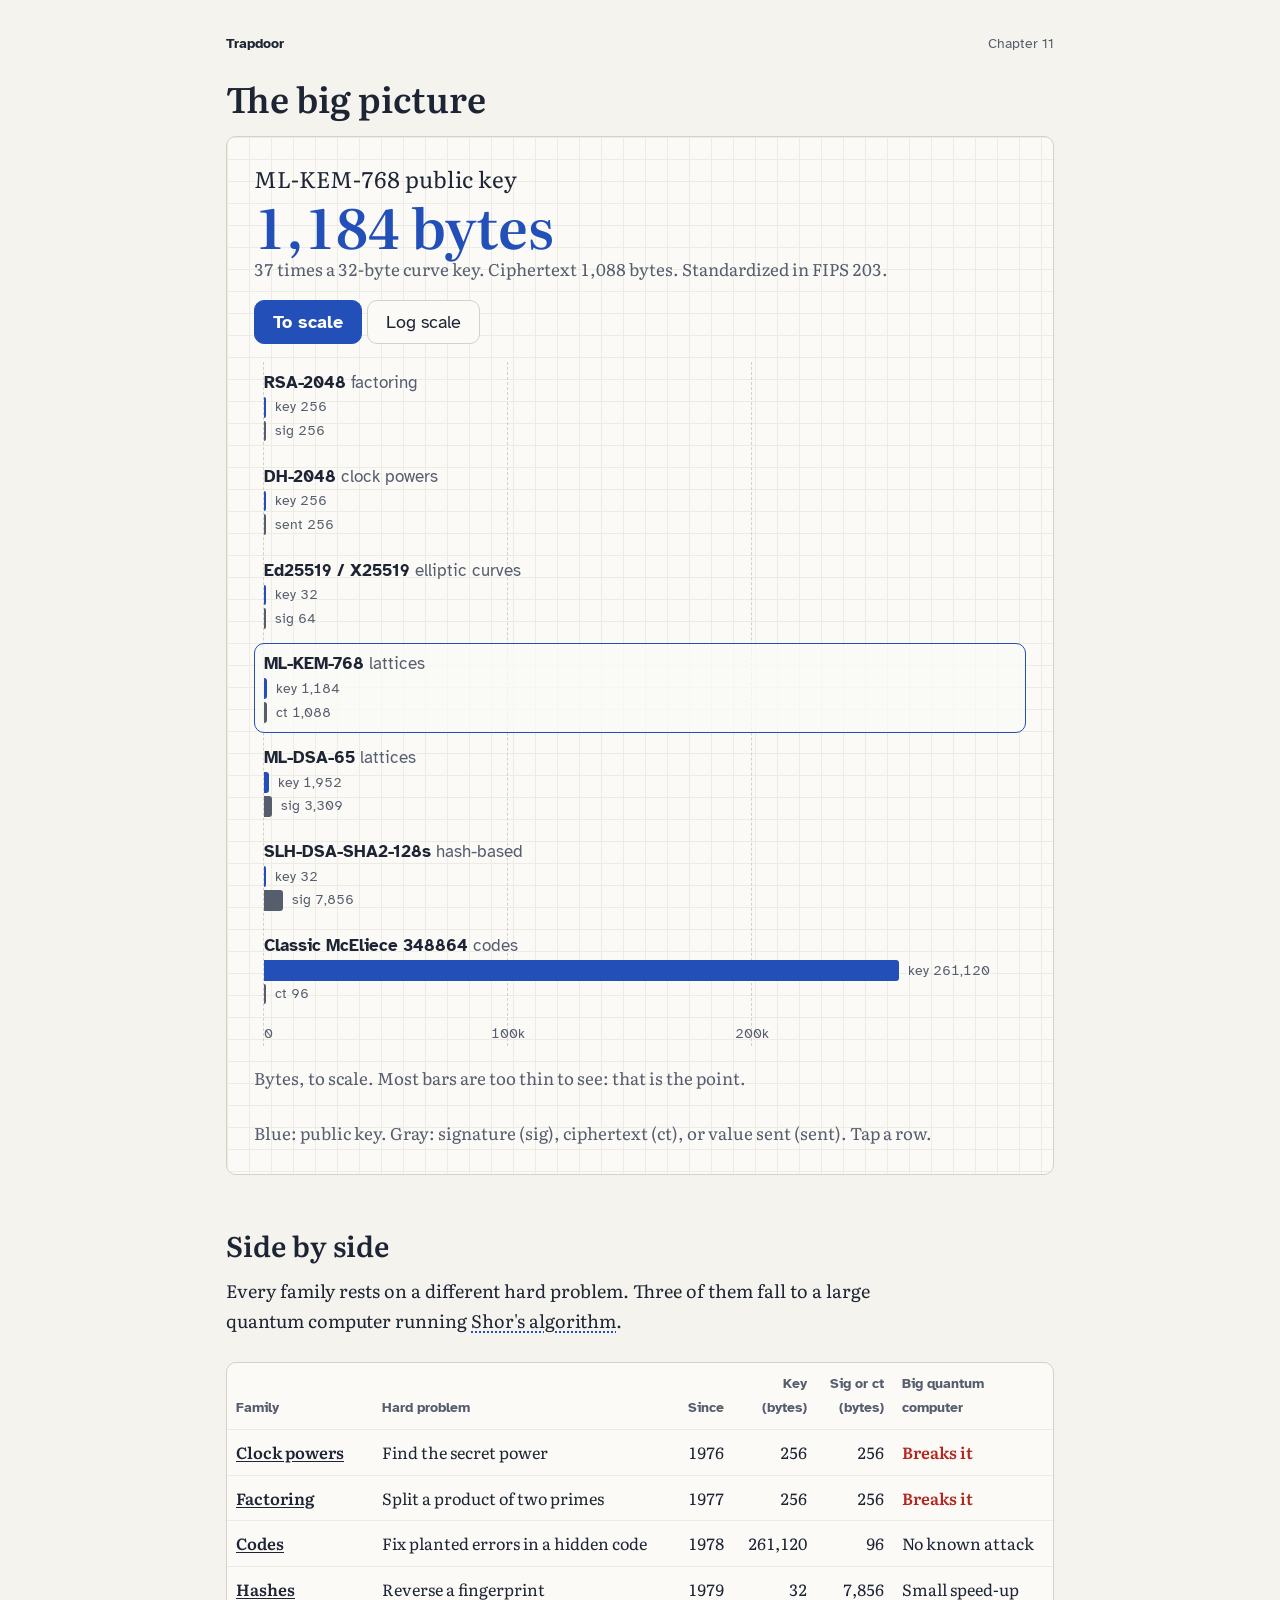
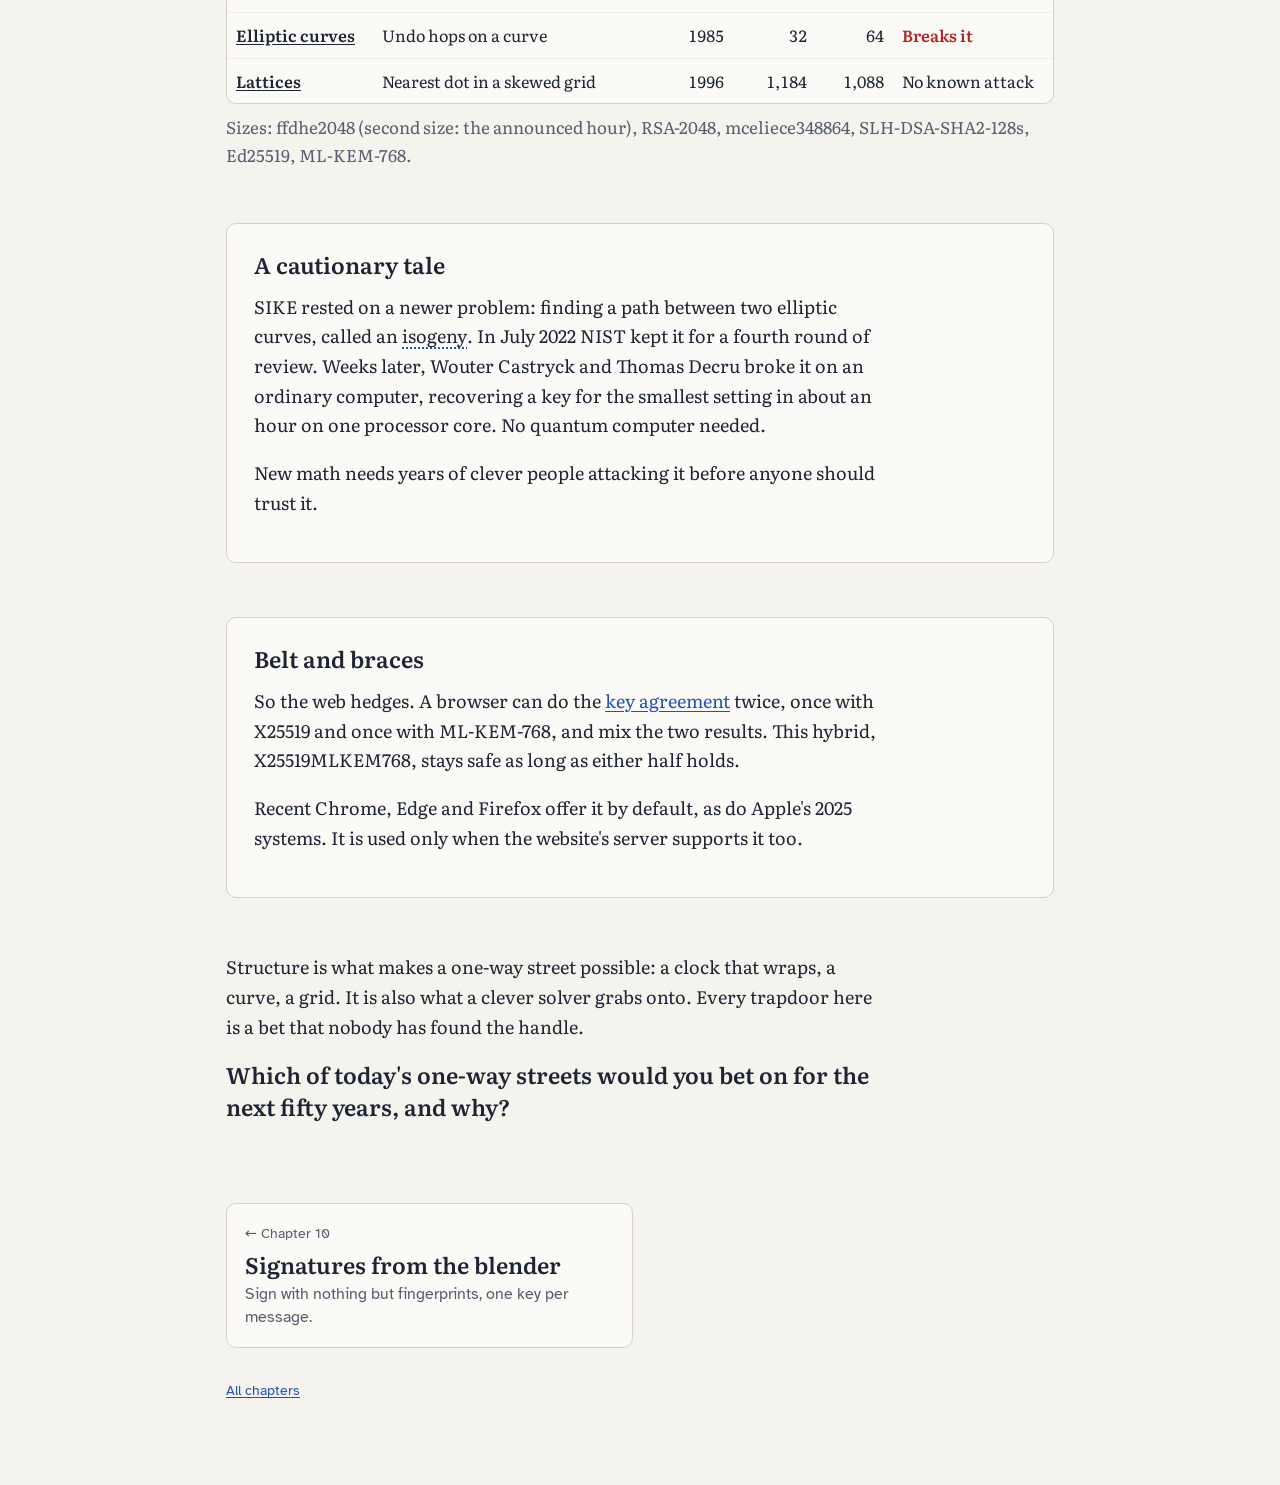
==== commit 1f7918a3: "Review fixes: safer demo prime, clock-powers row in the comparison, phone table cards, signature wor" ====
--- a/chapters/big-picture.html
+++ b/chapters/big-picture.html
@@ -56,12 +56,12 @@
         <div class="size-chart" role="group" aria-label="Key and signature or ciphertext sizes in bytes. Tap a row for its numbers."></div>
         <p class="size-axis-note"></p>
       </div>
-      <figcaption class="size-caption">Blue: public key. Gray: signature (sig) or ciphertext (ct). Tap a row.</figcaption>
+      <figcaption class="size-caption">Blue: public key. Gray: signature (sig), ciphertext (ct), or value sent (sent). Tap a row.</figcaption>
     </figure>
 
     <section class="prose" aria-labelledby="table-heading">
       <h2 id="table-heading">Side by side</h2>
-      <p>Every family rests on a different hard problem. Two of them fall to a large quantum computer running <button type="button" class="term" aria-controls="note-shor" aria-expanded="false">Shor's algorithm</button>.</p>
+      <p>Every family rests on a different hard problem. Three of them fall to a large quantum computer running <button type="button" class="term" aria-controls="note-shor" aria-expanded="false">Shor's algorithm</button>.</p>
       <aside class="term-note" id="note-shor" hidden>
         <p>Peter Shor showed in 1994 that a quantum computer could find the hidden repeating pattern inside factoring and curve problems, and so solve them quickly. No machine big enough to run it on real key sizes exists yet.</p>
         <p><a href="https://en.wikipedia.org/wiki/Shor%27s_algorithm" target="_blank" rel="noopener">Shor's algorithm on Wikipedia</a></p>
@@ -82,15 +82,16 @@
           </tr>
         </thead>
         <tbody>
-          <tr><th scope="row"><a href="two-keys.html">Factoring</a></th><td>Split a product of two primes</td><td class="numeric">1977</td><td class="numeric">256</td><td class="numeric">256</td><td class="verdict-broken">Breaks it</td></tr>
-          <tr><th scope="row"><a href="hash-signatures.html">Codes</a></th><td>Fix planted errors in a hidden code</td><td class="numeric">1978</td><td class="numeric">261,120</td><td class="numeric">96</td><td>No known attack</td></tr>
-          <tr><th scope="row"><a href="hash-signatures.html">Hashes</a></th><td>Reverse a fingerprint</td><td class="numeric">1979</td><td class="numeric">32</td><td class="numeric">7,856</td><td>Small speed-up</td></tr>
-          <tr><th scope="row"><a href="curves.html">Elliptic curves</a></th><td>Undo hops on a curve</td><td class="numeric">1985</td><td class="numeric">32</td><td class="numeric">64</td><td class="verdict-broken">Breaks it</td></tr>
-          <tr><th scope="row"><a href="lattices.html">Lattices</a></th><td>Nearest dot in a skewed grid</td><td class="numeric">1996</td><td class="numeric">1,184</td><td class="numeric">1,088</td><td>No known attack</td></tr>
+          <tr><th scope="row"><a href="shared-secret.html">Clock powers</a></th><td class="problem" data-label="Hard problem">Find the secret power</td><td class="numeric" data-label="Since">1976</td><td class="numeric" data-label="Key (bytes)">256</td><td class="numeric" data-label="Sig or ct (bytes)">256</td><td class="verdict verdict-broken" data-label="Big quantum computer">Breaks it</td></tr>
+          <tr><th scope="row"><a href="two-keys.html">Factoring</a></th><td class="problem" data-label="Hard problem">Split a product of two primes</td><td class="numeric" data-label="Since">1977</td><td class="numeric" data-label="Key (bytes)">256</td><td class="numeric" data-label="Sig or ct (bytes)">256</td><td class="verdict verdict-broken" data-label="Big quantum computer">Breaks it</td></tr>
+          <tr><th scope="row"><a href="hash-signatures.html">Codes</a></th><td class="problem" data-label="Hard problem">Fix planted errors in a hidden code</td><td class="numeric" data-label="Since">1978</td><td class="numeric" data-label="Key (bytes)">261,120</td><td class="numeric" data-label="Sig or ct (bytes)">96</td><td class="verdict" data-label="Big quantum computer">No known attack</td></tr>
+          <tr><th scope="row"><a href="hash-signatures.html">Hashes</a></th><td class="problem" data-label="Hard problem">Reverse a fingerprint</td><td class="numeric" data-label="Since">1979</td><td class="numeric" data-label="Key (bytes)">32</td><td class="numeric" data-label="Sig or ct (bytes)">7,856</td><td class="verdict" data-label="Big quantum computer">Small speed-up</td></tr>
+          <tr><th scope="row"><a href="curves.html">Elliptic curves</a></th><td class="problem" data-label="Hard problem">Undo hops on a curve</td><td class="numeric" data-label="Since">1985</td><td class="numeric" data-label="Key (bytes)">32</td><td class="numeric" data-label="Sig or ct (bytes)">64</td><td class="verdict verdict-broken" data-label="Big quantum computer">Breaks it</td></tr>
+          <tr><th scope="row"><a href="lattices.html">Lattices</a></th><td class="problem" data-label="Hard problem">Nearest dot in a skewed grid</td><td class="numeric" data-label="Since">1996</td><td class="numeric" data-label="Key (bytes)">1,184</td><td class="numeric" data-label="Sig or ct (bytes)">1,088</td><td class="verdict" data-label="Big quantum computer">No known attack</td></tr>
         </tbody>
       </table>
     </div>
-    <p class="table-note">Sizes: RSA-2048, mceliece348864, SLH-DSA-SHA2-128s, Ed25519, ML-KEM-768.</p>
+    <p class="table-note">Sizes: ffdhe2048 (second size: the announced hour), RSA-2048, mceliece348864, SLH-DSA-SHA2-128s, Ed25519, ML-KEM-768.</p>
 
     <section class="card" aria-labelledby="sike-heading">
       <h2 id="sike-heading">A cautionary tale</h2>
--- a/styles/chapter-big-picture.css
+++ b/styles/chapter-big-picture.css
@@ -124,3 +124,34 @@
 
 .table-note { margin: var(--space-2) 0 0; color: var(--ink-soft); font-size: 0.94rem; }
 
+
+/* Phone: each row becomes a small card so the quantum verdict shows without sideways scrolling. */
+@media (max-width: 599px) {
+  .family-table thead { position: absolute; width: 1px; height: 1px; overflow: hidden; clip-path: inset(50%); }
+  .family-table, .family-table tbody { display: block; }
+  .family-table tbody tr {
+    display: grid;
+    grid-template-columns: repeat(6, minmax(0, 1fr));
+    grid-template-areas: "family family family verdict verdict verdict" "problem problem problem problem problem problem" "since since key key second second";
+    gap: var(--space-1) var(--space-2);
+    padding: var(--space-3);
+    border-bottom: 1px solid var(--grid-line);
+  }
+  .family-table tbody tr:last-child { border-bottom: 0; }
+  .family-table tbody th, .family-table tbody td { display: block; padding: 0; border: 0; white-space: normal; text-align: left; }
+  .family-table tbody td.numeric { text-align: left; }
+  .family-table tbody th { grid-area: family; align-self: end; font-size: 1rem; }
+  .family-table .problem { grid-area: problem; }
+  .family-table .verdict { grid-area: verdict; text-align: right; }
+  .family-table td.numeric:nth-of-type(2) { grid-area: since; }
+  .family-table td.numeric:nth-of-type(3) { grid-area: key; }
+  .family-table td.numeric:nth-of-type(4) { grid-area: second; }
+  .family-table td.numeric::before, .family-table .verdict::before {
+    content: attr(data-label);
+    display: block;
+    font-family: var(--font-ui);
+    font-size: var(--t-sm);
+    font-weight: 400;
+    color: var(--ink-soft);
+  }
+}
